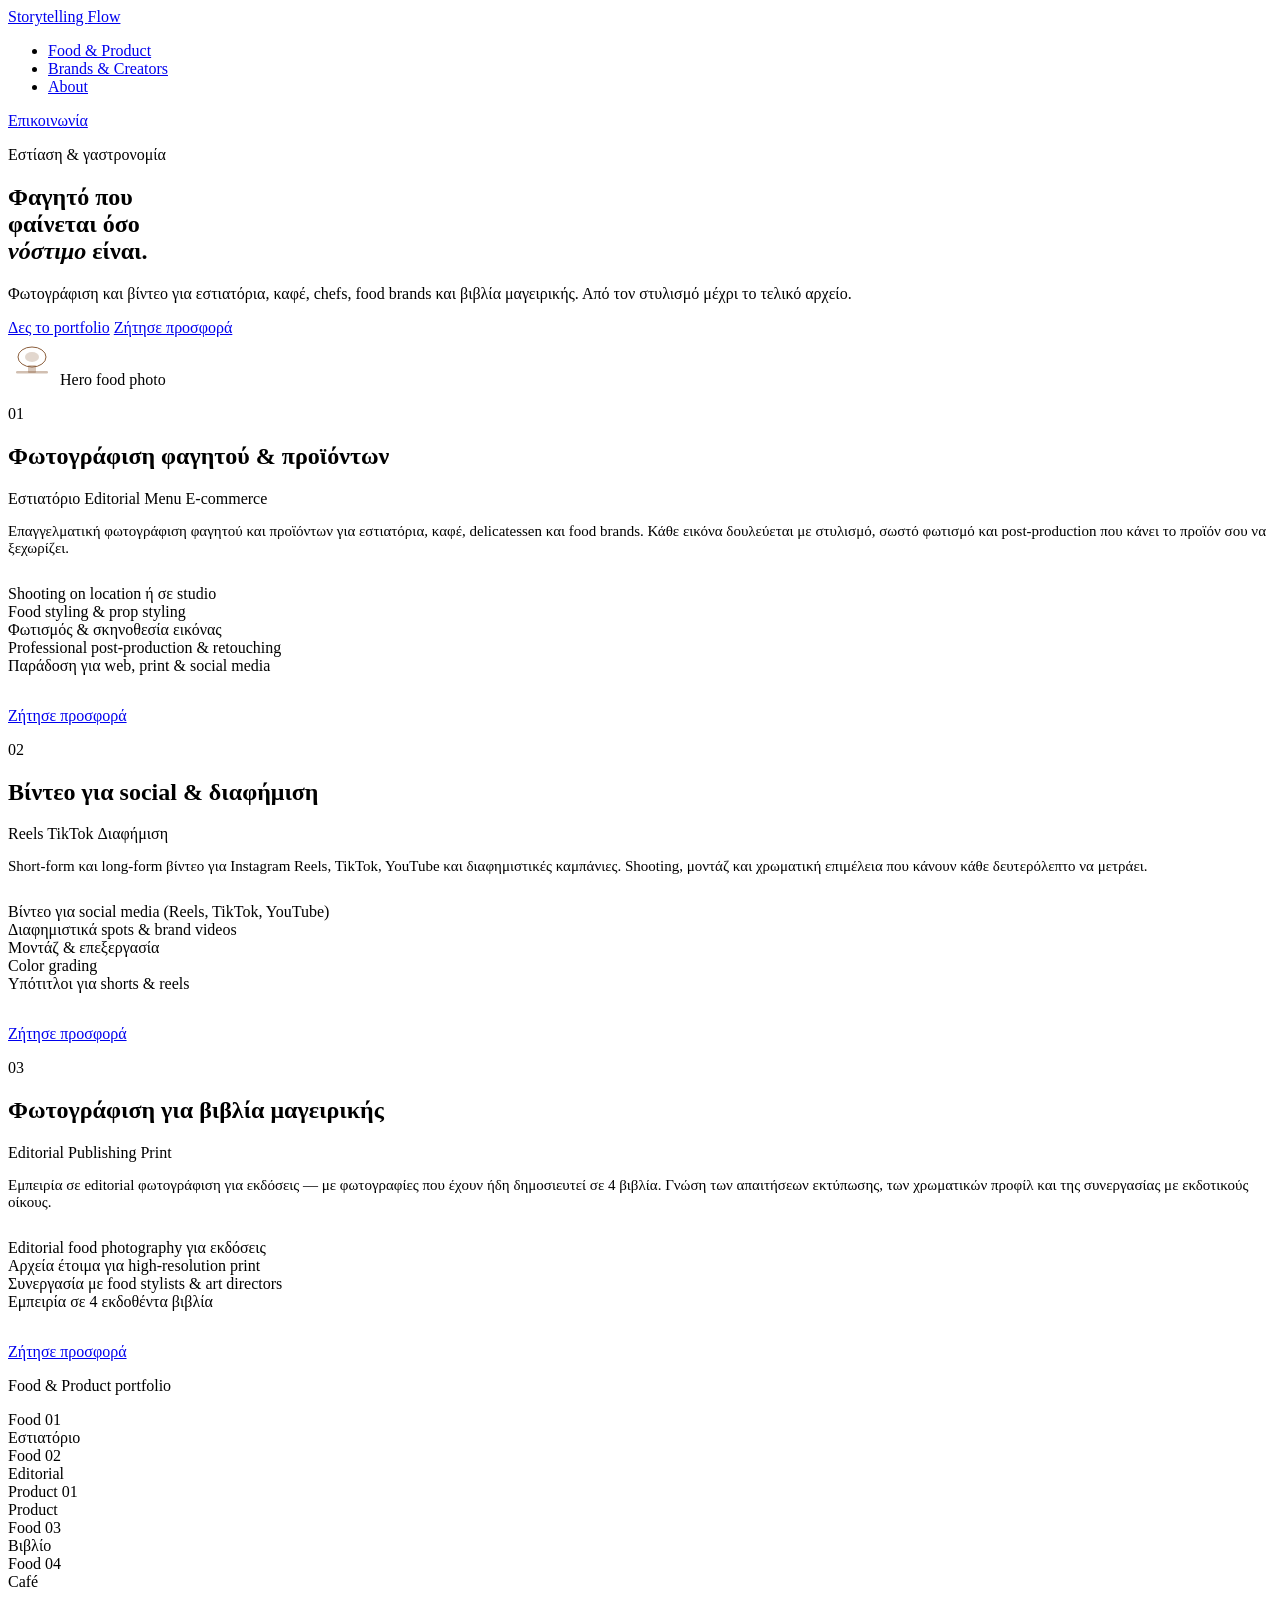
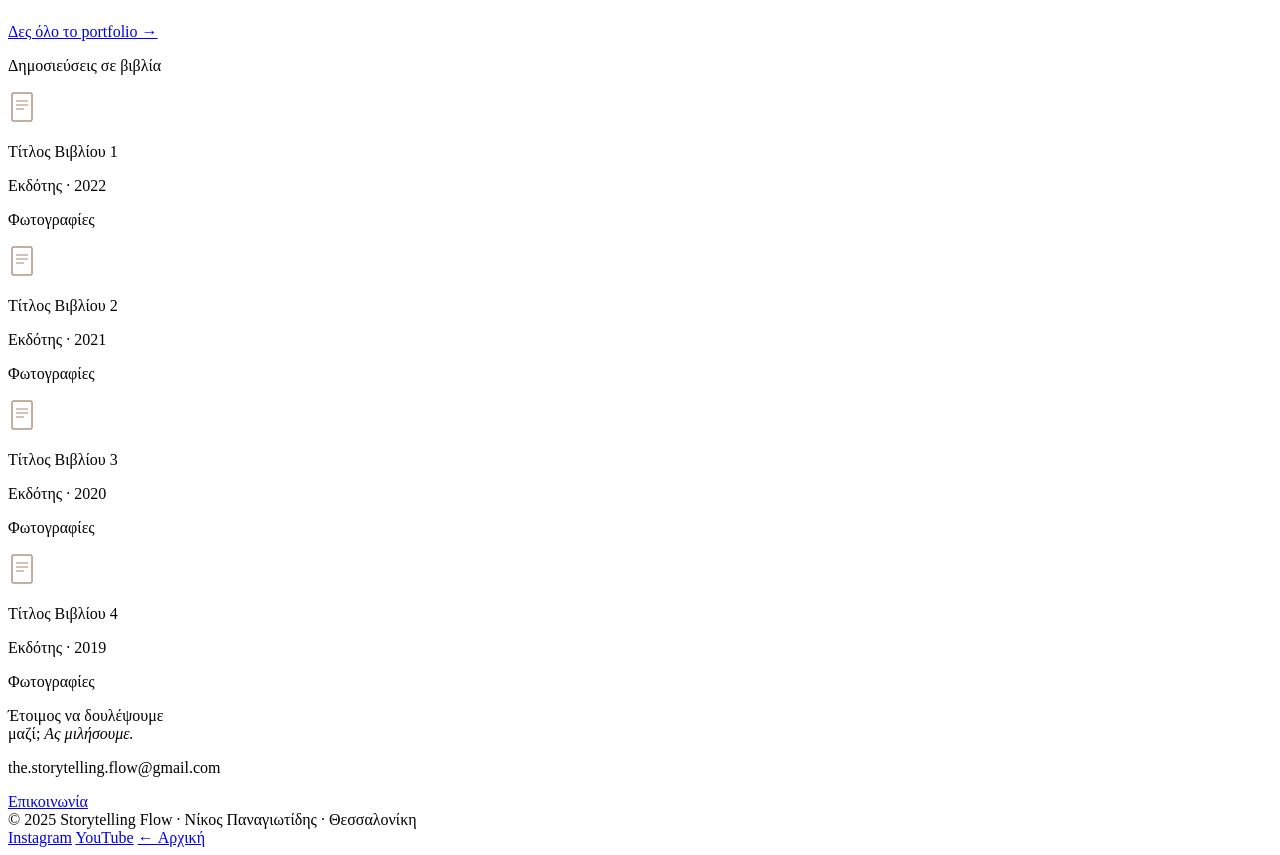
==== food.html @ 9a3deac2 "Add files via upload" ====
<!DOCTYPE html>
<html lang="el">
<head>
  <meta charset="UTF-8">
  <meta name="viewport" content="width=device-width, initial-scale=1.0">
  <meta name="description" content="Food & Product Content — Φωτογράφιση και βίντεο για εστίαση. Storytelling Flow · Νίκος Παναγιωτίδης, Θεσσαλονίκη.">
  <title>Food & Product Content — Storytelling Flow</title>
  <link rel="stylesheet" href="style.css">
</head>
<body>

  <nav class="nav">
    <a href="index.html" class="nav-logo">Storytelling <span>Flow</span></a>
    <ul class="nav-links">
      <li><a href="food.html" class="active">Food & Product</a></li>
      <li><a href="brands.html">Brands & Creators</a></li>
      <li><a href="about.html">About</a></li>
    </ul>
    <a href="contact.html" class="nav-cta">Επικοινωνία</a>
    <div class="nav-mobile-toggle" onclick="toggleMenu()">
      <span></span><span></span><span></span>
    </div>
  </nav>

  <main class="page">

    <!-- HERO -->
    <section class="hero">
      <div class="hero-left">
        <p class="hero-eyebrow">Εστίαση & γαστρονομία</p>
        <h1>Φαγητό που<br>φαίνεται όσο<br><em>νόστιμο</em> είναι.</h1>
        <p class="hero-sub">Φωτογράφιση και βίντεο για εστιατόρια, καφέ, chefs, food brands και βιβλία μαγειρικής. Από τον στυλισμό μέχρι το τελικό αρχείο.</p>
        <div class="hero-actions">
          <a href="portfolio.html" class="btn-primary">Δες το portfolio</a>
          <a href="contact.html" class="btn-ghost">Ζήτησε προσφορά</a>
        </div>
      </div>
      <div class="hero-right">
        <div class="hero-img-placeholder">
          <svg width="48" height="48" viewBox="0 0 48 48" fill="none">
            <ellipse cx="24" cy="20" rx="14" ry="10" stroke="#8b5e3c" stroke-width="1"/>
            <ellipse cx="24" cy="20" rx="7" ry="5" fill="#8b5e3c" opacity="0.25"/>
            <rect x="20" y="28" width="8" height="8" rx="1" fill="#8b5e3c" opacity="0.35"/>
            <rect x="8" y="34" width="32" height="2.5" rx="1.25" fill="#8b5e3c" opacity="0.4"/>
          </svg>
          <span>Hero food photo</span>
        </div>
        <div class="hero-accent-circle"></div>
      </div>
    </section>

    <!-- SERVICES -->
    <section class="services-full" style="border-bottom:0.5px solid var(--border);">

      <div class="service-full-card">
        <div class="service-full-left">
          <p class="service-number">01</p>
          <h2 class="service-title">Φωτογράφιση φαγητού & προϊόντων</h2>
          <div class="service-tags" style="margin-top:16px;">
            <span class="tag">Εστιατόριο</span>
            <span class="tag">Editorial</span>
            <span class="tag">Menu</span>
            <span class="tag">E-commerce</span>
          </div>
        </div>
        <div class="service-full-right">
          <p class="service-desc" style="font-size:15px;margin-bottom:28px;">Επαγγελματική φωτογράφιση φαγητού και προϊόντων για εστιατόρια, καφέ, delicatessen και food brands. Κάθε εικόνα δουλεύεται με στυλισμό, σωστό φωτισμό και post-production που κάνει το προϊόν σου να ξεχωρίζει.</p>
          <div class="service-includes">
            <div class="service-include-item">Shooting on location ή σε studio</div>
            <div class="service-include-item">Food styling & prop styling</div>
            <div class="service-include-item">Φωτισμός & σκηνοθεσία εικόνας</div>
            <div class="service-include-item">Professional post-production & retouching</div>
            <div class="service-include-item">Παράδοση για web, print & social media</div>
          </div>
          <div style="margin-top:32px;"><a href="contact.html" class="btn-primary">Ζήτησε προσφορά</a></div>
        </div>
      </div>

      <div class="service-full-card">
        <div class="service-full-left">
          <p class="service-number">02</p>
          <h2 class="service-title">Βίντεο για social & διαφήμιση</h2>
          <div class="service-tags" style="margin-top:16px;">
            <span class="tag">Reels</span>
            <span class="tag">TikTok</span>
            <span class="tag">Διαφήμιση</span>
          </div>
        </div>
        <div class="service-full-right">
          <p class="service-desc" style="font-size:15px;margin-bottom:28px;">Short-form και long-form βίντεο για Instagram Reels, TikTok, YouTube και διαφημιστικές καμπάνιες. Shooting, μοντάζ και χρωματική επιμέλεια που κάνουν κάθε δευτερόλεπτο να μετράει.</p>
          <div class="service-includes">
            <div class="service-include-item">Βίντεο για social media (Reels, TikTok, YouTube)</div>
            <div class="service-include-item">Διαφημιστικά spots & brand videos</div>
            <div class="service-include-item">Μοντάζ & επεξεργασία</div>
            <div class="service-include-item">Color grading</div>
            <div class="service-include-item">Υπότιτλοι για shorts & reels</div>
          </div>
          <div style="margin-top:32px;"><a href="contact.html" class="btn-primary">Ζήτησε προσφορά</a></div>
        </div>
      </div>

      <div class="service-full-card">
        <div class="service-full-left">
          <p class="service-number">03</p>
          <h2 class="service-title">Φωτογράφιση για βιβλία μαγειρικής</h2>
          <div class="service-tags" style="margin-top:16px;">
            <span class="tag">Editorial</span>
            <span class="tag">Publishing</span>
            <span class="tag">Print</span>
          </div>
        </div>
        <div class="service-full-right">
          <p class="service-desc" style="font-size:15px;margin-bottom:28px;">Εμπειρία σε editorial φωτογράφιση για εκδόσεις — με φωτογραφίες που έχουν ήδη δημοσιευτεί σε 4 βιβλία. Γνώση των απαιτήσεων εκτύπωσης, των χρωματικών προφίλ και της συνεργασίας με εκδοτικούς οίκους.</p>
          <div class="service-includes">
            <div class="service-include-item">Editorial food photography για εκδόσεις</div>
            <div class="service-include-item">Αρχεία έτοιμα για high-resolution print</div>
            <div class="service-include-item">Συνεργασία με food stylists & art directors</div>
            <div class="service-include-item">Εμπειρία σε 4 εκδοθέντα βιβλία</div>
          </div>
          <div style="margin-top:32px;"><a href="contact.html" class="btn-primary">Ζήτησε προσφορά</a></div>
        </div>
      </div>

    </section>

    <!-- PORTFOLIO PREVIEW -->
    <section class="portfolio-section">
      <p class="section-label">Food & Product portfolio</p>
      <div class="portfolio-grid">
        <div class="portfolio-item tall">
          <div class="img-placeholder" style="min-height:100%;"><span>Food 01</span></div>
          <div class="portfolio-overlay"><span class="portfolio-overlay-text">Εστιατόριο</span></div>
        </div>
        <div class="portfolio-item">
          <div class="img-placeholder"><span>Food 02</span></div>
          <div class="portfolio-overlay"><span class="portfolio-overlay-text">Editorial</span></div>
        </div>
        <div class="portfolio-item">
          <div class="img-placeholder"><span>Product 01</span></div>
          <div class="portfolio-overlay"><span class="portfolio-overlay-text">Product</span></div>
        </div>
        <div class="portfolio-item">
          <div class="img-placeholder"><span>Food 03</span></div>
          <div class="portfolio-overlay"><span class="portfolio-overlay-text">Βιβλίο</span></div>
        </div>
        <div class="portfolio-item">
          <div class="img-placeholder"><span>Food 04</span></div>
          <div class="portfolio-overlay"><span class="portfolio-overlay-text">Café</span></div>
        </div>
      </div>
      <div style="margin-top:32px;"><a href="portfolio.html" class="btn-ghost">Δες όλο το portfolio →</a></div>
    </section>

    <!-- BOOKS -->
    <section class="books-section">
      <p class="section-label">Δημοσιεύσεις σε βιβλία</p>
      <div class="books-grid">
        <div class="book-card">
          <div class="book-cover"><div class="book-cover-placeholder"><svg width="32" height="32" viewBox="0 0 32 32" fill="none"><rect x="4" y="2" width="20" height="28" rx="1" stroke="#8b5e3c" stroke-width="1"/><line x1="8" y1="10" x2="20" y2="10" stroke="#8b5e3c" stroke-width="0.75"/><line x1="8" y1="14" x2="20" y2="14" stroke="#8b5e3c" stroke-width="0.75"/><line x1="8" y1="18" x2="16" y2="18" stroke="#8b5e3c" stroke-width="0.75"/></svg></div></div>
          <div class="book-info"><p class="book-title">Τίτλος Βιβλίου 1</p><p class="book-meta">Εκδότης · 2022</p><p class="book-role">Φωτογραφίες</p></div>
        </div>
        <div class="book-card">
          <div class="book-cover"><div class="book-cover-placeholder"><svg width="32" height="32" viewBox="0 0 32 32" fill="none"><rect x="4" y="2" width="20" height="28" rx="1" stroke="#8b5e3c" stroke-width="1"/><line x1="8" y1="10" x2="20" y2="10" stroke="#8b5e3c" stroke-width="0.75"/><line x1="8" y1="14" x2="20" y2="14" stroke="#8b5e3c" stroke-width="0.75"/><line x1="8" y1="18" x2="16" y2="18" stroke="#8b5e3c" stroke-width="0.75"/></svg></div></div>
          <div class="book-info"><p class="book-title">Τίτλος Βιβλίου 2</p><p class="book-meta">Εκδότης · 2021</p><p class="book-role">Φωτογραφίες</p></div>
        </div>
        <div class="book-card">
          <div class="book-cover"><div class="book-cover-placeholder"><svg width="32" height="32" viewBox="0 0 32 32" fill="none"><rect x="4" y="2" width="20" height="28" rx="1" stroke="#8b5e3c" stroke-width="1"/><line x1="8" y1="10" x2="20" y2="10" stroke="#8b5e3c" stroke-width="0.75"/><line x1="8" y1="14" x2="20" y2="14" stroke="#8b5e3c" stroke-width="0.75"/><line x1="8" y1="18" x2="16" y2="18" stroke="#8b5e3c" stroke-width="0.75"/></svg></div></div>
          <div class="book-info"><p class="book-title">Τίτλος Βιβλίου 3</p><p class="book-meta">Εκδότης · 2020</p><p class="book-role">Φωτογραφίες</p></div>
        </div>
        <div class="book-card">
          <div class="book-cover"><div class="book-cover-placeholder"><svg width="32" height="32" viewBox="0 0 32 32" fill="none"><rect x="4" y="2" width="20" height="28" rx="1" stroke="#8b5e3c" stroke-width="1"/><line x1="8" y1="10" x2="20" y2="10" stroke="#8b5e3c" stroke-width="0.75"/><line x1="8" y1="14" x2="20" y2="14" stroke="#8b5e3c" stroke-width="0.75"/><line x1="8" y1="18" x2="16" y2="18" stroke="#8b5e3c" stroke-width="0.75"/></svg></div></div>
          <div class="book-info"><p class="book-title">Τίτλος Βιβλίου 4</p><p class="book-meta">Εκδότης · 2019</p><p class="book-role">Φωτογραφίες</p></div>
        </div>
      </div>
    </section>

    <section class="contact-cta">
      <p class="contact-cta-text">Έτοιμος να δουλέψουμε<br>μαζί; <em>Ας μιλήσουμε.</em></p>
      <div class="contact-cta-right">
        <p class="contact-email">the.storytelling.flow@gmail.com</p>
        <a href="contact.html" class="btn-primary">Επικοινωνία</a>
      </div>
    </section>

  </main>

  <footer class="footer">
    <span class="footer-copy">© 2025 Storytelling Flow · Νίκος Παναγιωτίδης · Θεσσαλονίκη</span>
    <div class="footer-links">
      <a href="https://instagram.com" target="_blank">Instagram</a>
      <a href="https://youtube.com" target="_blank">YouTube</a>
      <a href="index.html">← Αρχική</a>
    </div>
  </footer>

  <script>
    function toggleMenu() {
      const links = document.querySelector('.nav-links');
      const cta = document.querySelector('.nav-cta');
      if (links.style.display === 'flex') {
        links.style.display = 'none';
        if (cta) cta.style.display = 'none';
      } else {
        links.style.cssText = 'display:flex;flex-direction:column;position:absolute;top:68px;left:0;right:0;background:rgba(245,240,232,0.97);padding:20px;gap:16px;border-bottom:0.5px solid rgba(44,36,22,0.1);backdrop-filter:blur(12px);z-index:99;';
        if (cta) cta.style.cssText = 'display:block;margin:0 20px 16px;text-align:center;';
      }
    }
  </script>

</body>
</html>
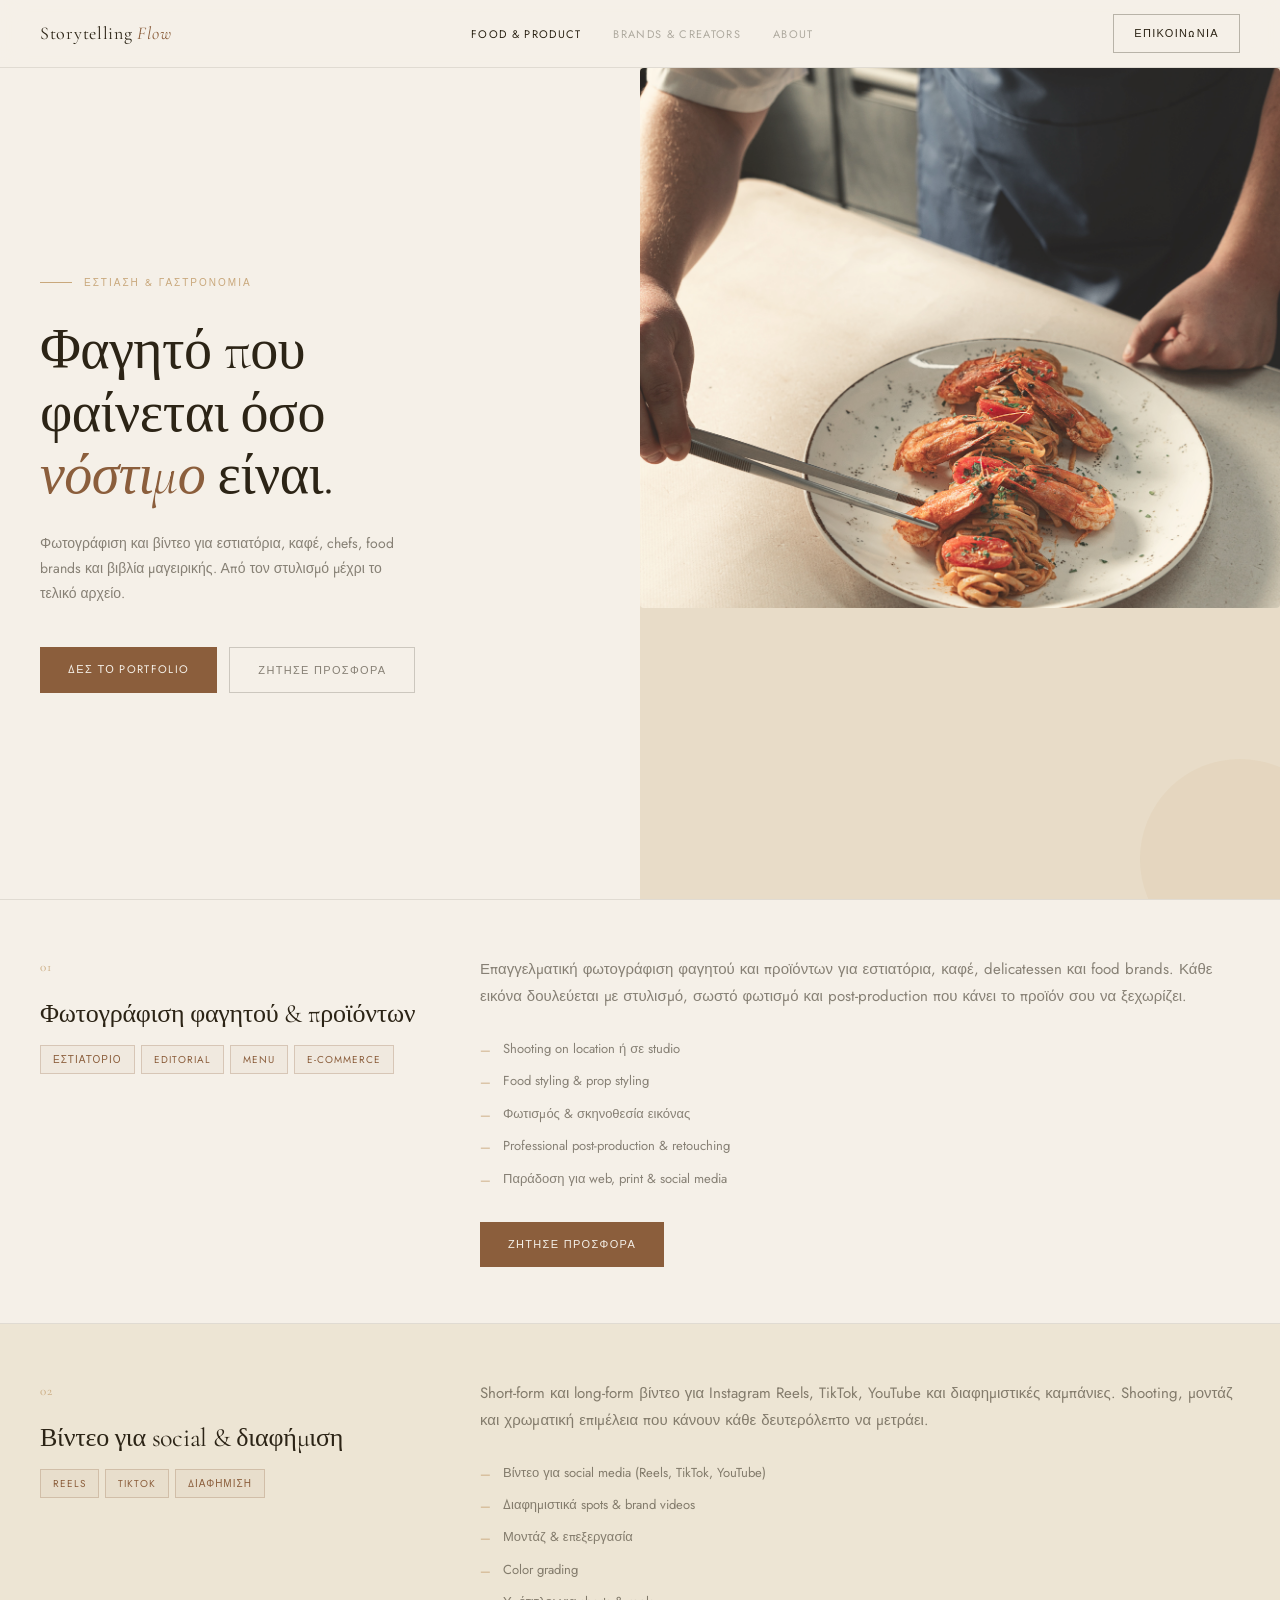
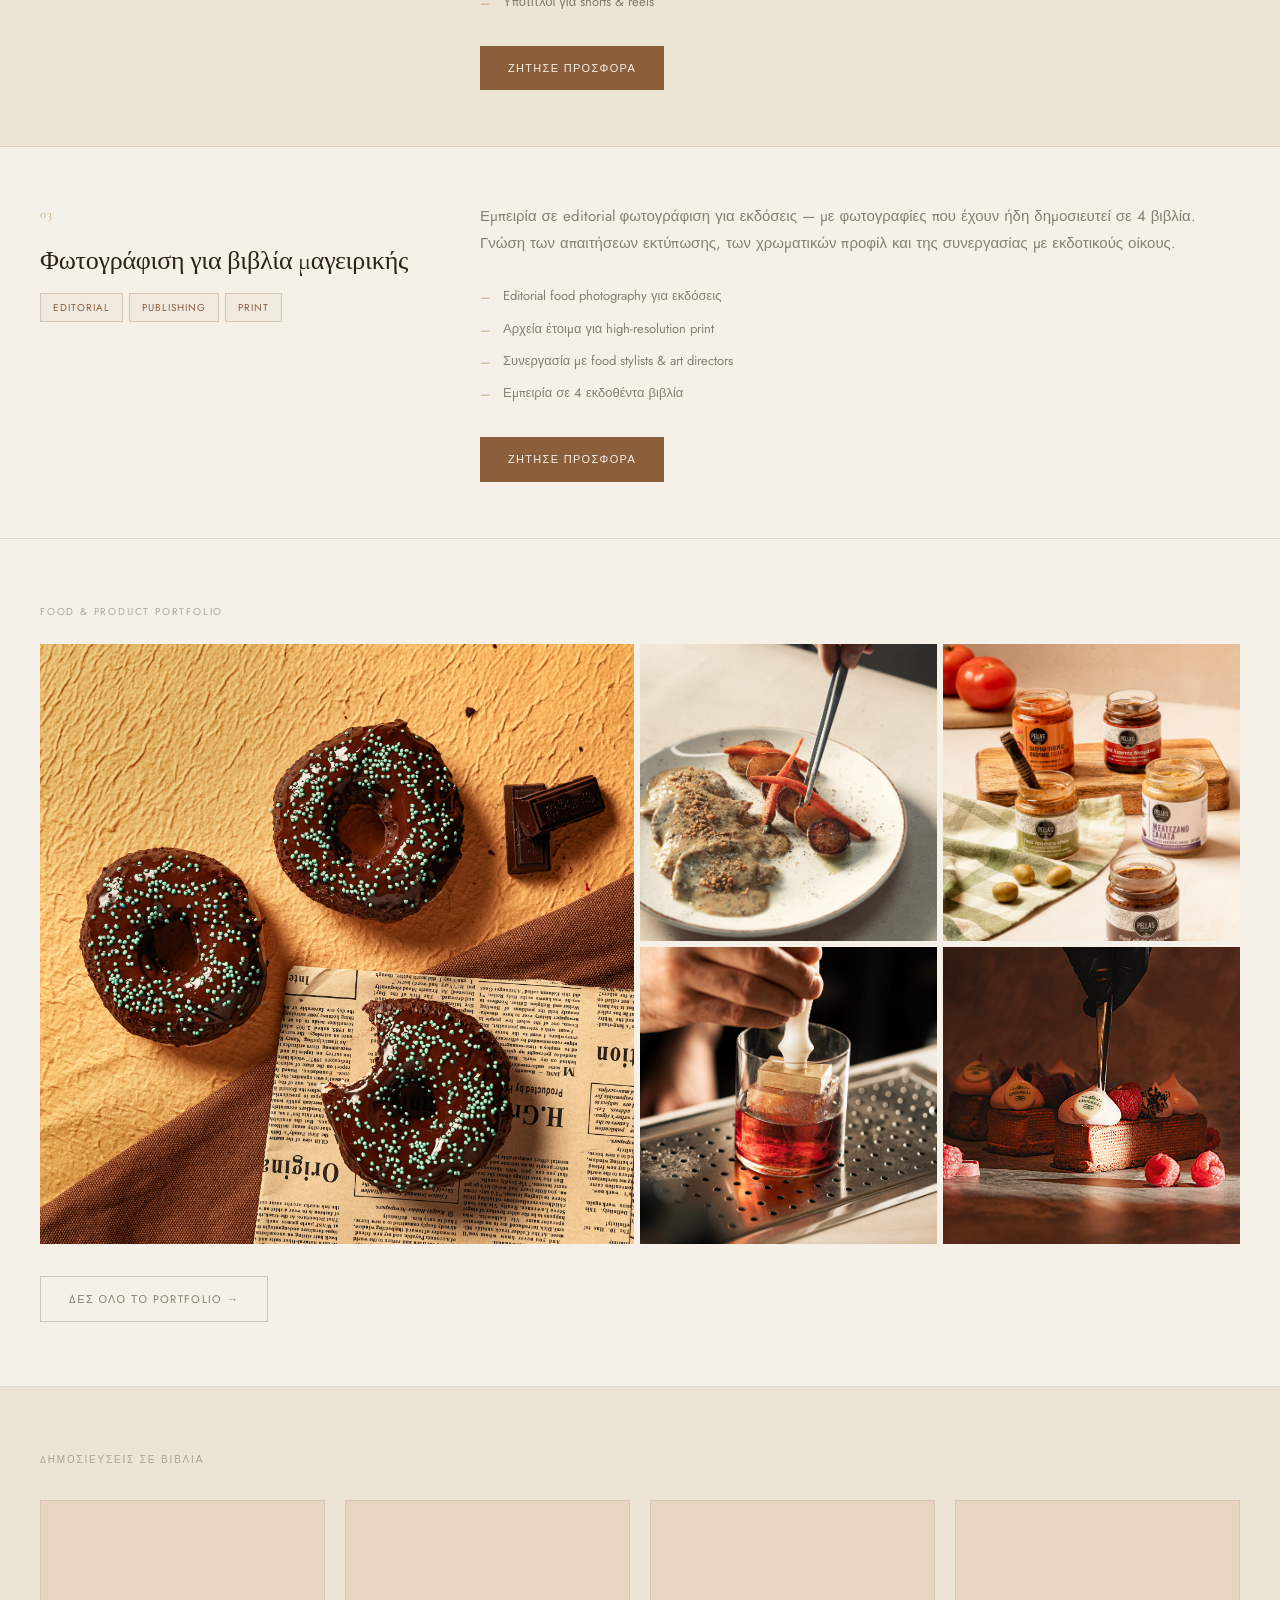
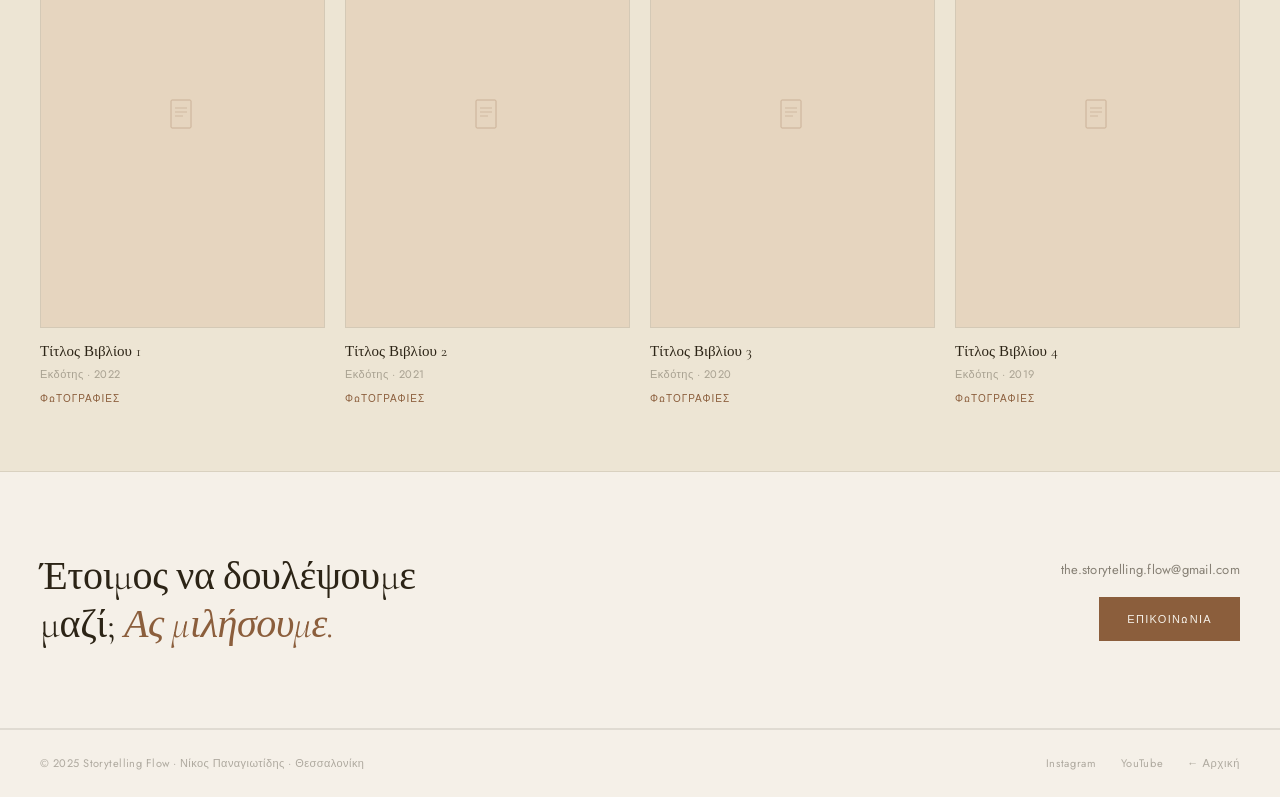
==== commit 44b784e9: "food porfolio" ====
--- a/food.html
+++ b/food.html
@@ -36,14 +36,8 @@
         </div>
       </div>
       <div class="hero-right">
-        <div class="hero-img-placeholder">
-          <svg width="48" height="48" viewBox="0 0 48 48" fill="none">
-            <ellipse cx="24" cy="20" rx="14" ry="10" stroke="#8b5e3c" stroke-width="1"/>
-            <ellipse cx="24" cy="20" rx="7" ry="5" fill="#8b5e3c" opacity="0.25"/>
-            <rect x="20" y="28" width="8" height="8" rx="1" fill="#8b5e3c" opacity="0.35"/>
-            <rect x="8" y="34" width="32" height="2.5" rx="1.25" fill="#8b5e3c" opacity="0.4"/>
-          </svg>
-          <span>Hero food photo</span>
+        <div class="hero-img-wrap" style="position:relative;width:100%;border-radius:4px;overflow:hidden;">
+          <img src="images/cooking/_NZ68108.jpg" alt="Food photography hero" style="width:100%;height:100%;object-fit:cover;display:block;max-height:540px;">
         </div>
         <div class="hero-accent-circle"></div>
       </div>
@@ -128,24 +122,24 @@
       <p class="section-label">Food & Product portfolio</p>
       <div class="portfolio-grid">
         <div class="portfolio-item tall">
-          <div class="img-placeholder" style="min-height:100%;"><span>Food 01</span></div>
-          <div class="portfolio-overlay"><span class="portfolio-overlay-text">Εστιατόριο</span></div>
-        </div>
-        <div class="portfolio-item">
-          <div class="img-placeholder"><span>Food 02</span></div>
+          <img src="images/sweet/_NZ65904.jpg" alt="Sweet photography" style="width:100%;height:100%;object-fit:cover;display:block;">
+          <div class="portfolio-overlay"><span class="portfolio-overlay-text">Sweet</span></div>
+        </div>
+        <div class="portfolio-item">
+          <img src="images/cooking/_NZ68140.jpg" alt="Cooking photography" style="width:100%;height:100%;object-fit:cover;display:block;">
+          <div class="portfolio-overlay"><span class="portfolio-overlay-text">Cooking</span></div>
+        </div>
+        <div class="portfolio-item">
+          <img src="images/delicatessen/_NZ65095.jpg" alt="Delicatessen photography" style="width:100%;height:100%;object-fit:cover;display:block;">
+          <div class="portfolio-overlay"><span class="portfolio-overlay-text">Delicatessen</span></div>
+        </div>
+        <div class="portfolio-item">
+          <img src="images/drinks-more/_NZ64132.jpg" alt="Drinks photography" style="width:100%;height:100%;object-fit:cover;display:block;">
+          <div class="portfolio-overlay"><span class="portfolio-overlay-text">Drinks</span></div>
+        </div>
+        <div class="portfolio-item">
+          <img src="images/sweet/_DSC5952.jpg" alt="Sweet photography" style="width:100%;height:100%;object-fit:cover;display:block;">
           <div class="portfolio-overlay"><span class="portfolio-overlay-text">Editorial</span></div>
-        </div>
-        <div class="portfolio-item">
-          <div class="img-placeholder"><span>Product 01</span></div>
-          <div class="portfolio-overlay"><span class="portfolio-overlay-text">Product</span></div>
-        </div>
-        <div class="portfolio-item">
-          <div class="img-placeholder"><span>Food 03</span></div>
-          <div class="portfolio-overlay"><span class="portfolio-overlay-text">Βιβλίο</span></div>
-        </div>
-        <div class="portfolio-item">
-          <div class="img-placeholder"><span>Food 04</span></div>
-          <div class="portfolio-overlay"><span class="portfolio-overlay-text">Café</span></div>
         </div>
       </div>
       <div style="margin-top:32px;"><a href="portfolio.html" class="btn-ghost">Δες όλο το portfolio →</a></div>
--- a/style.css
+++ b/style.css
@@ -0,0 +1,897 @@
+@import url('https://fonts.googleapis.com/css2?family=Cormorant+Garamond:ital,wght@0,300;0,400;0,500;1,300;1,400&family=Jost:wght@300;400;500&display=swap');
+
+:root {
+  --cream: #f5f0e8;
+  --cream-dark: #ede5d4;
+  --cream-mid: #e8dcc8;
+  --brown-deep: #2c2416;
+  --brown-mid: #8b5e3c;
+  --brown-light: #c9a87c;
+  --brown-xlight: #e6d5bf;
+  --text-primary: #2c2416;
+  --text-secondary: rgba(44,36,22,0.55);
+  --text-muted: rgba(44,36,22,0.35);
+  --border: rgba(44,36,22,0.1);
+  --border-light: rgba(44,36,22,0.06);
+  --font-display: 'Cormorant Garamond', Georgia, serif;
+  --font-body: 'Jost', sans-serif;
+  --nav-height: 68px;
+}
+
+*, *::before, *::after { box-sizing: border-box; margin: 0; padding: 0; }
+
+html { scroll-behavior: smooth; }
+
+body {
+  font-family: var(--font-body);
+  background: var(--cream);
+  color: var(--text-primary);
+  font-size: 15px;
+  line-height: 1.7;
+  -webkit-font-smoothing: antialiased;
+}
+
+img {
+  display: block;
+  width: 100%;
+  height: 100%;
+  object-fit: cover;
+}
+
+a { text-decoration: none; color: inherit; }
+
+/* ── NAVIGATION ── */
+.nav {
+  position: fixed;
+  top: 0; left: 0; right: 0;
+  z-index: 100;
+  height: var(--nav-height);
+  display: flex;
+  align-items: center;
+  justify-content: space-between;
+  padding: 0 40px;
+  background: rgba(245,240,232,0.92);
+  backdrop-filter: blur(12px);
+  border-bottom: 0.5px solid var(--border);
+  transition: background 0.3s;
+}
+
+.nav-logo {
+  font-family: var(--font-display);
+  font-size: 18px;
+  font-weight: 400;
+  letter-spacing: 0.04em;
+  color: var(--text-primary);
+}
+
+.nav-logo span {
+  color: var(--brown-mid);
+  font-style: italic;
+}
+
+.nav-links {
+  display: flex;
+  gap: 32px;
+  list-style: none;
+}
+
+.nav-links a {
+  font-size: 11px;
+  font-weight: 400;
+  letter-spacing: 0.12em;
+  text-transform: uppercase;
+  color: var(--text-muted);
+  transition: color 0.2s;
+}
+
+.nav-links a:hover,
+.nav-links a.active { color: var(--text-primary); }
+
+.nav-cta {
+  font-size: 11px;
+  font-weight: 400;
+  letter-spacing: 0.12em;
+  text-transform: uppercase;
+  color: var(--text-primary);
+  border: 0.5px solid rgba(44,36,22,0.3);
+  padding: 9px 20px;
+  transition: background 0.2s, color 0.2s;
+}
+
+.nav-cta:hover {
+  background: var(--text-primary);
+  color: var(--cream);
+}
+
+/* ── BUTTONS ── */
+.btn-primary {
+  display: inline-block;
+  font-family: var(--font-body);
+  font-size: 11px;
+  font-weight: 400;
+  letter-spacing: 0.12em;
+  text-transform: uppercase;
+  background: var(--brown-mid);
+  color: var(--cream);
+  padding: 13px 28px;
+  transition: background 0.2s;
+}
+.btn-primary:hover { background: var(--brown-deep); }
+
+.btn-ghost {
+  display: inline-block;
+  font-family: var(--font-body);
+  font-size: 11px;
+  font-weight: 400;
+  letter-spacing: 0.12em;
+  text-transform: uppercase;
+  color: var(--text-secondary);
+  border: 0.5px solid rgba(44,36,22,0.2);
+  padding: 13px 28px;
+  transition: border-color 0.2s, color 0.2s;
+}
+.btn-ghost:hover { border-color: var(--text-primary); color: var(--text-primary); }
+
+/* ── PAGE WRAPPER ── */
+.page { padding-top: var(--nav-height); }
+
+/* ── SECTION LABEL ── */
+.section-label {
+  font-size: 10px;
+  font-weight: 400;
+  letter-spacing: 0.18em;
+  text-transform: uppercase;
+  color: var(--text-muted);
+  margin-bottom: 20px;
+}
+
+/* ── HERO ── */
+.hero {
+  display: grid;
+  grid-template-columns: 1fr 1fr;
+  min-height: calc(100vh - var(--nav-height));
+  border-bottom: 0.5px solid var(--border);
+}
+
+.hero-left {
+  padding: 80px 40px 80px 40px;
+  display: flex;
+  flex-direction: column;
+  justify-content: center;
+  background: var(--cream);
+}
+
+.hero-eyebrow {
+  font-size: 10px;
+  letter-spacing: 0.2em;
+  text-transform: uppercase;
+  color: var(--brown-light);
+  margin-bottom: 28px;
+  display: flex;
+  align-items: center;
+  gap: 12px;
+}
+
+.hero-eyebrow::before {
+  content: '';
+  display: block;
+  width: 32px;
+  height: 0.5px;
+  background: var(--brown-light);
+}
+
+.hero h1 {
+  font-family: var(--font-display);
+  font-size: 56px;
+  font-weight: 300;
+  line-height: 1.12;
+  letter-spacing: -0.01em;
+  color: var(--text-primary);
+  margin-bottom: 24px;
+}
+
+.hero h1 em {
+  font-style: italic;
+  color: var(--brown-mid);
+}
+
+.hero-sub {
+  font-size: 14px;
+  color: var(--text-secondary);
+  line-height: 1.8;
+  max-width: 360px;
+  margin-bottom: 40px;
+}
+
+.hero-actions {
+  display: flex;
+  gap: 12px;
+  flex-wrap: wrap;
+}
+
+.hero-right {
+  background: var(--cream-mid);
+  position: relative;
+  overflow: hidden;
+  min-height: 500px;
+}
+
+.hero-right img {
+  width: 100%;
+  height: 100%;
+  object-fit: cover;
+  opacity: 0.9;
+}
+
+.hero-img-placeholder {
+  width: 100%;
+  height: 100%;
+  display: flex;
+  flex-direction: column;
+  align-items: center;
+  justify-content: center;
+  gap: 12px;
+  background: var(--cream-mid);
+  color: var(--brown-light);
+  font-size: 11px;
+  letter-spacing: 0.12em;
+  text-transform: uppercase;
+}
+
+.hero-accent-circle {
+  position: absolute;
+  bottom: -60px;
+  right: -60px;
+  width: 200px;
+  height: 200px;
+  border-radius: 50%;
+  background: var(--brown-light);
+  opacity: 0.12;
+}
+
+/* ── SERVICES ── */
+.services {
+  display: grid;
+  grid-template-columns: 1fr 1fr;
+  background: var(--cream-dark);
+  border-bottom: 0.5px solid var(--border);
+}
+
+.service-card {
+  padding: 56px 40px;
+  border-right: 0.5px solid var(--border);
+}
+
+.service-card:last-child { border-right: none; }
+
+.service-number {
+  font-family: var(--font-display);
+  font-size: 13px;
+  color: var(--brown-light);
+  letter-spacing: 0.08em;
+  margin-bottom: 20px;
+}
+
+.service-title {
+  font-family: var(--font-display);
+  font-size: 26px;
+  font-weight: 400;
+  color: var(--text-primary);
+  margin-bottom: 14px;
+  letter-spacing: -0.01em;
+  line-height: 1.2;
+}
+
+.service-desc {
+  font-size: 13px;
+  color: var(--text-secondary);
+  line-height: 1.8;
+  margin-bottom: 24px;
+}
+
+.service-tags {
+  display: flex;
+  flex-wrap: wrap;
+  gap: 6px;
+}
+
+.tag {
+  font-size: 10px;
+  letter-spacing: 0.1em;
+  text-transform: uppercase;
+  color: var(--brown-mid);
+  border: 0.5px solid rgba(139,94,60,0.25);
+  padding: 5px 12px;
+  background: rgba(139,94,60,0.05);
+}
+
+/* ── PORTFOLIO GRID ── */
+.portfolio-section {
+  padding: 64px 40px;
+  background: var(--cream);
+  border-bottom: 0.5px solid var(--border);
+}
+
+.portfolio-grid {
+  display: grid;
+  grid-template-columns: 2fr 1fr 1fr;
+  gap: 6px;
+  margin-top: 24px;
+}
+
+.portfolio-item {
+  position: relative;
+  overflow: hidden;
+  background: var(--cream-mid);
+}
+
+.portfolio-item.tall { grid-row: span 2; }
+
+.portfolio-item img,
+.portfolio-item .img-placeholder {
+  width: 100%;
+  aspect-ratio: 1;
+  object-fit: cover;
+  display: block;
+  transition: transform 0.5s ease;
+}
+
+.portfolio-item.tall img,
+.portfolio-item.tall .img-placeholder { aspect-ratio: auto; height: 100%; }
+
+.portfolio-item:hover img { transform: scale(1.03); }
+
+.img-placeholder {
+  background: var(--cream-dark);
+  display: flex;
+  align-items: flex-end;
+  justify-content: flex-start;
+  padding: 14px;
+  min-height: 180px;
+}
+
+.img-placeholder span {
+  font-size: 10px;
+  letter-spacing: 0.1em;
+  text-transform: uppercase;
+  color: var(--text-muted);
+}
+
+.portfolio-item.tall .img-placeholder {
+  min-height: 366px;
+}
+
+.portfolio-overlay {
+  position: absolute;
+  inset: 0;
+  background: linear-gradient(to top, rgba(44,36,22,0.5) 0%, transparent 50%);
+  opacity: 0;
+  transition: opacity 0.3s;
+  display: flex;
+  align-items: flex-end;
+  padding: 20px;
+}
+
+.portfolio-item:hover .portfolio-overlay { opacity: 1; }
+
+.portfolio-overlay-text {
+  font-size: 12px;
+  color: rgba(245,240,232,0.9);
+  letter-spacing: 0.06em;
+}
+
+/* ── BOOKS SECTION ── */
+.books-section {
+  padding: 64px 40px;
+  background: var(--cream-dark);
+  border-bottom: 0.5px solid var(--border);
+}
+
+.books-grid {
+  display: grid;
+  grid-template-columns: repeat(4, 1fr);
+  gap: 20px;
+  margin-top: 32px;
+}
+
+.book-card {
+  display: flex;
+  flex-direction: column;
+  gap: 14px;
+}
+
+.book-cover {
+  aspect-ratio: 2/3;
+  background: var(--cream-mid);
+  border: 0.5px solid var(--border);
+  display: flex;
+  align-items: center;
+  justify-content: center;
+  overflow: hidden;
+}
+
+.book-cover img { object-fit: cover; }
+
+.book-cover-placeholder {
+  width: 100%;
+  height: 100%;
+  background: var(--brown-xlight);
+  display: flex;
+  flex-direction: column;
+  align-items: center;
+  justify-content: center;
+  gap: 8px;
+  padding: 20px;
+  text-align: center;
+}
+
+.book-cover-placeholder svg { opacity: 0.3; }
+
+.book-info {}
+
+.book-title {
+  font-family: var(--font-display);
+  font-size: 15px;
+  font-weight: 400;
+  color: var(--text-primary);
+  line-height: 1.3;
+  margin-bottom: 4px;
+}
+
+.book-meta {
+  font-size: 11px;
+  color: var(--text-muted);
+  letter-spacing: 0.04em;
+}
+
+.book-role {
+  font-size: 10px;
+  letter-spacing: 0.1em;
+  text-transform: uppercase;
+  color: var(--brown-mid);
+  margin-top: 6px;
+}
+
+/* ── ABOUT STRIP ── */
+.about-strip {
+  display: grid;
+  grid-template-columns: 1fr 1fr;
+  background: var(--brown-deep);
+  border-bottom: 0.5px solid rgba(44,36,22,0.4);
+}
+
+.about-left {
+  padding: 64px 40px;
+  display: flex;
+  flex-direction: column;
+  justify-content: center;
+}
+
+.about-label {
+  font-size: 10px;
+  letter-spacing: 0.18em;
+  text-transform: uppercase;
+  color: rgba(201,168,124,0.5);
+  margin-bottom: 24px;
+}
+
+.about-text {
+  font-family: var(--font-display);
+  font-size: 22px;
+  font-weight: 300;
+  color: rgba(245,240,232,0.8);
+  line-height: 1.65;
+}
+
+.about-text strong {
+  color: #f5f0e8;
+  font-weight: 400;
+}
+
+.about-text em {
+  font-style: italic;
+  color: var(--brown-light);
+}
+
+.about-cta {
+  margin-top: 32px;
+}
+
+.about-cta a {
+  font-size: 11px;
+  letter-spacing: 0.12em;
+  text-transform: uppercase;
+  color: var(--brown-light);
+  border-bottom: 0.5px solid rgba(201,168,124,0.3);
+  padding-bottom: 3px;
+  transition: border-color 0.2s;
+}
+
+.about-cta a:hover { border-color: var(--brown-light); }
+
+.about-right {
+  padding: 64px 40px;
+  display: flex;
+  flex-direction: column;
+  justify-content: center;
+  border-left: 0.5px solid rgba(245,240,232,0.06);
+}
+
+.stats-grid {
+  display: grid;
+  grid-template-columns: 1fr 1fr;
+  gap: 40px;
+}
+
+.stat-item {}
+
+.stat-num {
+  font-family: var(--font-display);
+  font-size: 48px;
+  font-weight: 300;
+  color: var(--brown-light);
+  line-height: 1;
+  letter-spacing: -0.02em;
+}
+
+.stat-label {
+  font-size: 10px;
+  letter-spacing: 0.14em;
+  text-transform: uppercase;
+  color: rgba(245,240,232,0.3);
+  margin-top: 8px;
+}
+
+/* ── CONTACT CTA ── */
+.contact-cta {
+  padding: 80px 40px;
+  background: var(--cream);
+  display: flex;
+  align-items: center;
+  justify-content: space-between;
+  gap: 40px;
+  border-bottom: 0.5px solid var(--border);
+}
+
+.contact-cta-text {
+  font-family: var(--font-display);
+  font-size: 40px;
+  font-weight: 300;
+  line-height: 1.2;
+  color: var(--text-primary);
+  letter-spacing: -0.01em;
+}
+
+.contact-cta-text em {
+  font-style: italic;
+  color: var(--brown-mid);
+}
+
+.contact-cta-right {
+  display: flex;
+  flex-direction: column;
+  align-items: flex-end;
+  gap: 16px;
+  flex-shrink: 0;
+}
+
+.contact-email {
+  font-size: 13px;
+  color: var(--text-secondary);
+  letter-spacing: 0.02em;
+}
+
+/* ── FOOTER ── */
+.footer {
+  padding: 24px 40px;
+  background: var(--cream);
+  border-top: 0.5px solid var(--border);
+  display: flex;
+  justify-content: space-between;
+  align-items: center;
+}
+
+.footer-copy {
+  font-size: 11px;
+  color: var(--text-muted);
+  letter-spacing: 0.04em;
+}
+
+.footer-links {
+  display: flex;
+  gap: 24px;
+}
+
+.footer-links a {
+  font-size: 11px;
+  color: var(--text-muted);
+  letter-spacing: 0.06em;
+  transition: color 0.2s;
+}
+
+.footer-links a:hover { color: var(--text-primary); }
+
+/* ── INNER PAGE HEADER ── */
+.page-header {
+  padding: 80px 40px 56px;
+  background: var(--cream);
+  border-bottom: 0.5px solid var(--border);
+}
+
+.page-header h1 {
+  font-family: var(--font-display);
+  font-size: 52px;
+  font-weight: 300;
+  letter-spacing: -0.01em;
+  color: var(--text-primary);
+  line-height: 1.1;
+  margin-top: 16px;
+}
+
+.page-header h1 em {
+  font-style: italic;
+  color: var(--brown-mid);
+}
+
+.page-header p {
+  font-size: 14px;
+  color: var(--text-secondary);
+  max-width: 480px;
+  margin-top: 16px;
+  line-height: 1.8;
+}
+
+/* ── ABOUT PAGE ── */
+.about-page-grid {
+  display: grid;
+  grid-template-columns: 1fr 1fr;
+  border-bottom: 0.5px solid var(--border);
+}
+
+.about-page-left {
+  padding: 64px 40px;
+  background: var(--cream);
+  border-right: 0.5px solid var(--border);
+}
+
+.about-page-right {
+  padding: 64px 40px;
+  background: var(--cream-dark);
+}
+
+.about-page-left h2 {
+  font-family: var(--font-display);
+  font-size: 32px;
+  font-weight: 300;
+  color: var(--text-primary);
+  margin-bottom: 24px;
+  line-height: 1.2;
+}
+
+.about-page-left p {
+  font-size: 14px;
+  color: var(--text-secondary);
+  line-height: 1.85;
+  margin-bottom: 16px;
+}
+
+.about-page-left p strong {
+  color: var(--text-primary);
+  font-weight: 500;
+}
+
+/* ── SERVICES PAGE ── */
+.services-full {
+  padding: 0;
+  border-bottom: 0.5px solid var(--border);
+}
+
+.service-full-card {
+  padding: 56px 40px;
+  border-bottom: 0.5px solid var(--border);
+  display: grid;
+  grid-template-columns: 1fr 2fr;
+  gap: 60px;
+  align-items: start;
+}
+
+.service-full-card:last-child { border-bottom: none; }
+
+.service-full-card:nth-child(even) {
+  background: var(--cream-dark);
+}
+
+.service-full-left {}
+
+.service-full-right {}
+
+.service-includes {
+  margin-top: 24px;
+  display: flex;
+  flex-direction: column;
+  gap: 10px;
+}
+
+.service-include-item {
+  display: flex;
+  align-items: flex-start;
+  gap: 12px;
+  font-size: 13px;
+  color: var(--text-secondary);
+}
+
+.service-include-item::before {
+  content: '—';
+  color: var(--brown-light);
+  flex-shrink: 0;
+  font-size: 12px;
+  margin-top: 2px;
+}
+
+/* ── CONTACT PAGE ── */
+.contact-page {
+  display: grid;
+  grid-template-columns: 1fr 1fr;
+  border-bottom: 0.5px solid var(--border);
+}
+
+.contact-left {
+  padding: 64px 40px;
+  background: var(--cream);
+  border-right: 0.5px solid var(--border);
+}
+
+.contact-right {
+  padding: 64px 40px;
+  background: var(--cream-dark);
+}
+
+.contact-info-item {
+  display: flex;
+  flex-direction: column;
+  gap: 4px;
+  padding: 20px 0;
+  border-bottom: 0.5px solid var(--border);
+}
+
+.contact-info-item:last-child { border-bottom: none; }
+
+.contact-info-label {
+  font-size: 10px;
+  letter-spacing: 0.14em;
+  text-transform: uppercase;
+  color: var(--text-muted);
+}
+
+.contact-info-value {
+  font-family: var(--font-display);
+  font-size: 18px;
+  color: var(--text-primary);
+}
+
+.contact-info-value a { color: var(--brown-mid); }
+
+/* ── PORTFOLIO PAGE ── */
+.portfolio-full {
+  padding: 40px;
+  background: var(--cream);
+}
+
+.portfolio-full-grid {
+  display: grid;
+  grid-template-columns: repeat(3, 1fr);
+  gap: 6px;
+  margin-top: 24px;
+}
+
+.portfolio-full-item {
+  position: relative;
+  overflow: hidden;
+  background: var(--cream-mid);
+  aspect-ratio: 4/3;
+}
+
+.portfolio-full-item img {
+  width: 100%;
+  height: 100%;
+  object-fit: cover;
+  transition: transform 0.5s ease;
+}
+
+.portfolio-full-item:hover img { transform: scale(1.04); }
+
+.portfolio-cat-title {
+  font-family: var(--font-display);
+  font-size: 32px;
+  font-weight: 300;
+  color: var(--text-primary);
+  padding: 40px 0 24px;
+  letter-spacing: -0.01em;
+  grid-column: 1 / -1;
+}
+
+.portfolio-cat-title em { font-style: italic; color: var(--brown-mid); }
+
+/* ── MOBILE NAV TOGGLE ── */
+.nav-mobile-toggle {
+  display: none;
+  flex-direction: column;
+  gap: 5px;
+  cursor: pointer;
+  padding: 4px;
+}
+
+.nav-mobile-toggle span {
+  display: block;
+  width: 22px;
+  height: 0.5px;
+  background: var(--text-primary);
+  transition: all 0.3s;
+}
+
+/* ── RESPONSIVE ── */
+@media (max-width: 768px) {
+  .nav { padding: 0 20px; }
+
+  .nav-links { display: none; }
+
+  .nav-cta { display: none; }
+
+  .nav-mobile-toggle { display: flex; }
+
+  .hero { grid-template-columns: 1fr; }
+
+  .hero-right { min-height: 280px; }
+
+  .hero-left { padding: 48px 20px; }
+
+  .hero h1 { font-size: 38px; }
+
+  .services { grid-template-columns: 1fr; }
+
+  .service-card { border-right: none; border-bottom: 0.5px solid var(--border); padding: 40px 20px; }
+
+  .portfolio-section { padding: 48px 20px; }
+
+  .portfolio-grid { grid-template-columns: 1fr 1fr; }
+
+  .portfolio-item.tall { grid-row: span 1; }
+
+  .books-section { padding: 48px 20px; }
+
+  .books-grid { grid-template-columns: 1fr 1fr; }
+
+  .about-strip { grid-template-columns: 1fr; }
+
+  .about-right { border-left: none; border-top: 0.5px solid rgba(245,240,232,0.06); }
+
+  .about-left, .about-right { padding: 48px 20px; }
+
+  .stats-grid { grid-template-columns: 1fr 1fr; }
+
+  .contact-cta { flex-direction: column; align-items: flex-start; padding: 48px 20px; }
+
+  .contact-cta-right { align-items: flex-start; }
+
+  .contact-cta-text { font-size: 28px; }
+
+  .footer { flex-direction: column; gap: 16px; padding: 20px; text-align: center; }
+
+  .page-header { padding: 48px 20px 40px; }
+
+  .page-header h1 { font-size: 36px; }
+
+  .about-page-grid,
+  .contact-page { grid-template-columns: 1fr; }
+
+  .about-page-left,
+  .about-page-right,
+  .contact-left,
+  .contact-right { padding: 40px 20px; border-right: none; }
+
+  .service-full-card { grid-template-columns: 1fr; gap: 24px; padding: 40px 20px; }
+
+  .portfolio-full { padding: 20px; }
+
+  .portfolio-full-grid { grid-template-columns: 1fr 1fr; }
+}
